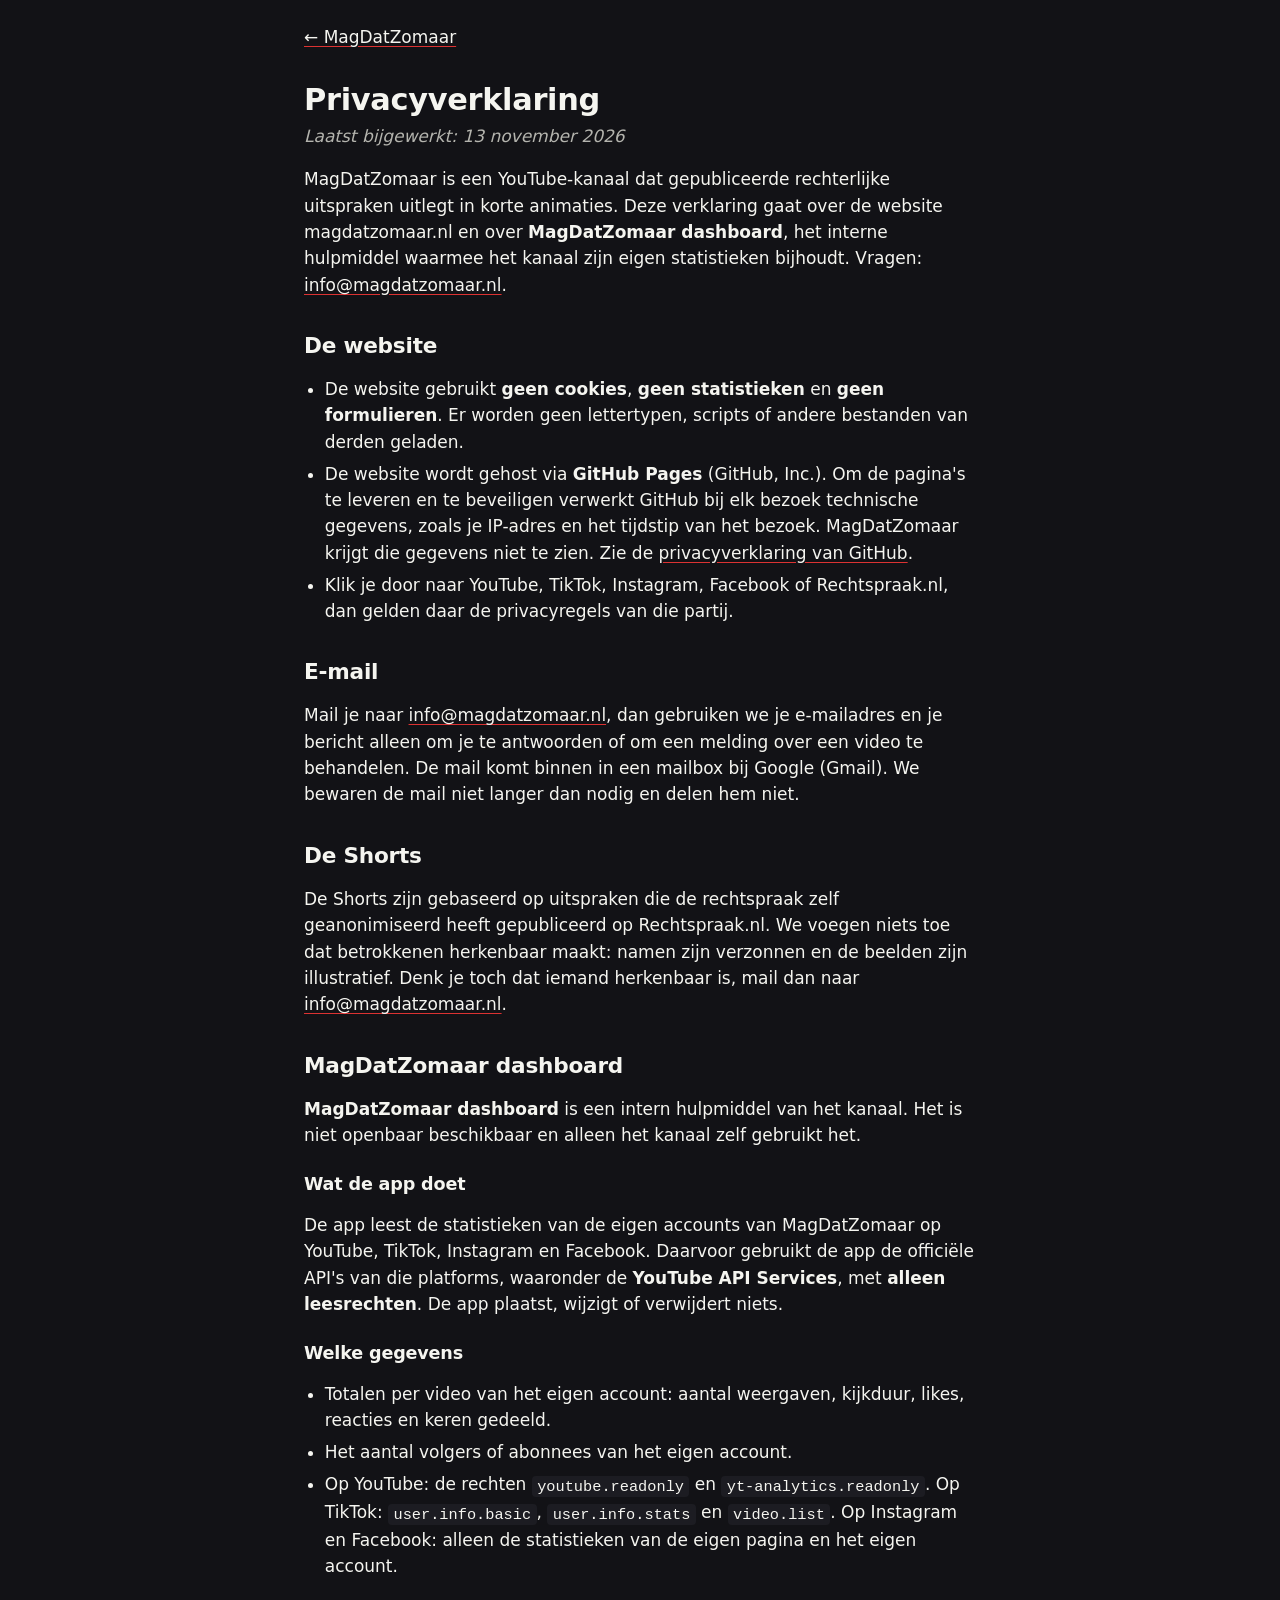
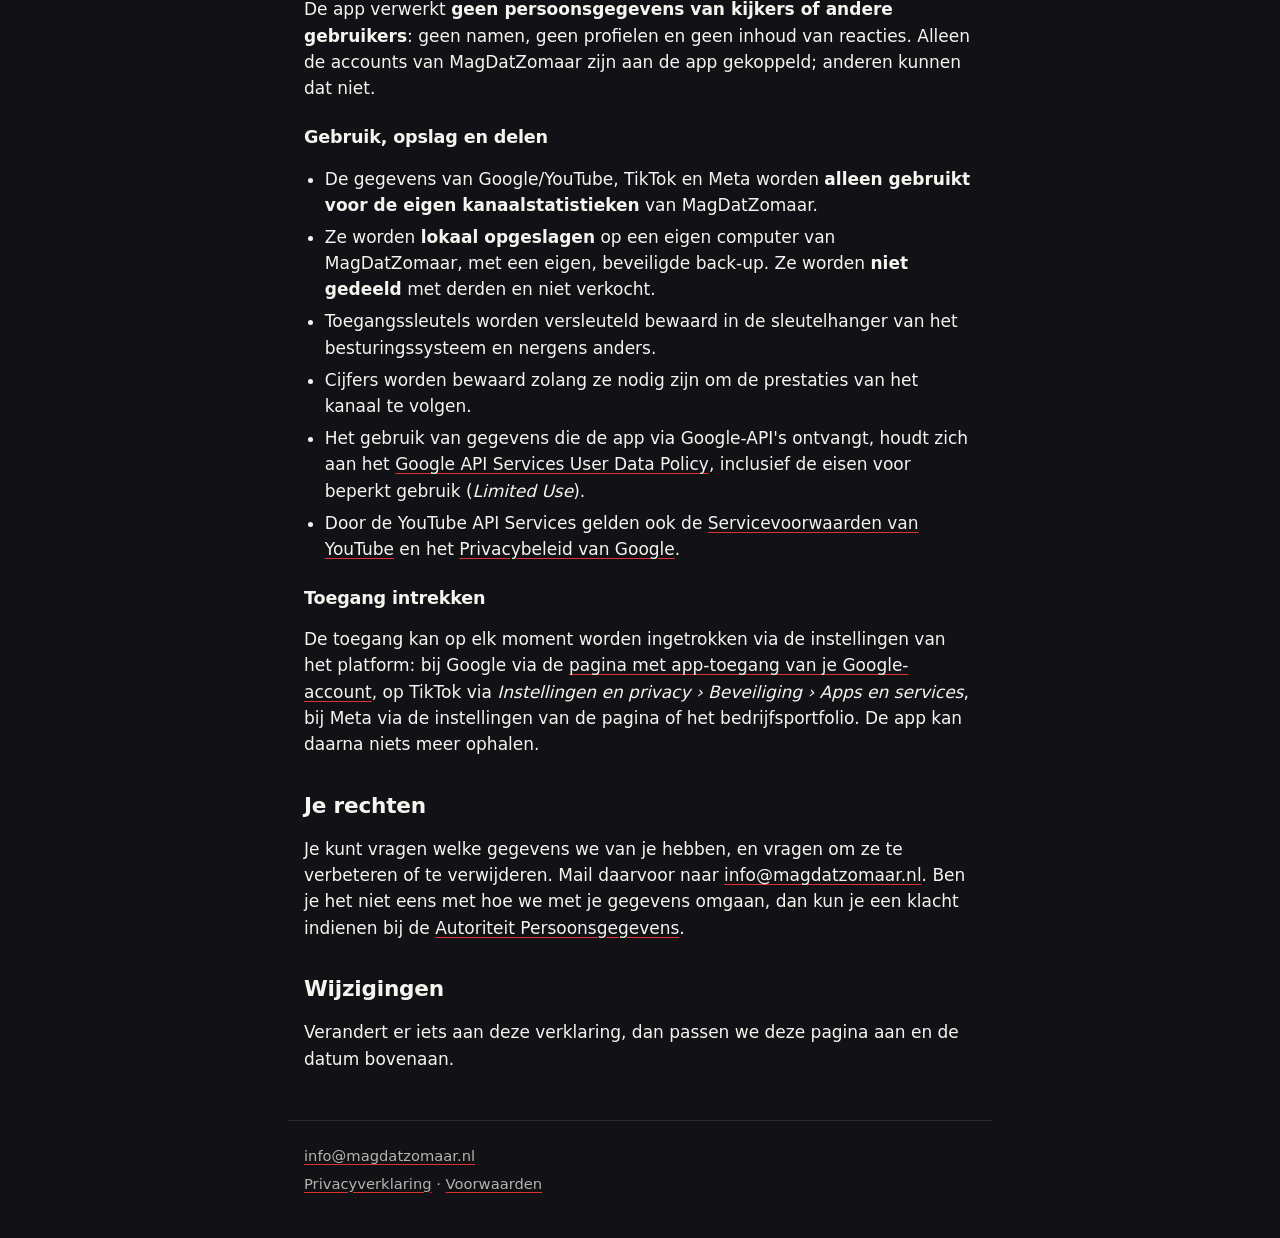
==== privacy.html @ 73113565 "Website magdatzomaar.nl: startpagina, privacyverklaring, voorwaarden en lijst met Shorts" ====
<!doctype html>
<html lang="nl">
<head>
<meta charset="utf-8">
<meta name="viewport" content="width=device-width, initial-scale=1">
<title>Privacyverklaring – MagDatZomaar</title>
<meta name="description" content="Privacyverklaring van MagDatZomaar.">
<meta name="referrer" content="strict-origin-when-cross-origin">
<meta name="theme-color" content="#121216">
<link rel="icon" href="icoon.svg" type="image/svg+xml">
<link rel="apple-touch-icon" href="icoon.png">
<link rel="stylesheet" href="stijl.css">
</head>
<body>
<main class="tekst">
<a class="terug" href="./">← MagDatZomaar</a>
<h1>Privacyverklaring</h1>
<p class="datum"><em>Laatst bijgewerkt: 13 november 2026</em></p>
<p>MagDatZomaar is een YouTube-kanaal dat gepubliceerde rechterlijke uitspraken uitlegt in korte animaties. Deze verklaring gaat over de website magdatzomaar.nl en over <strong>MagDatZomaar dashboard</strong>, het interne hulpmiddel waarmee het kanaal zijn eigen statistieken bijhoudt. Vragen: <a href="mailto:info@magdatzomaar.nl">info@magdatzomaar.nl</a>.</p>
<h2>De website</h2>
<ul><li>De website gebruikt <strong>geen cookies</strong>, <strong>geen statistieken</strong> en <strong>geen formulieren</strong>. Er worden geen lettertypen, scripts of andere bestanden van derden geladen.</li><li>De website wordt gehost via <strong>GitHub Pages</strong> (GitHub, Inc.). Om de pagina&#x27;s te leveren en te beveiligen verwerkt GitHub bij elk bezoek technische gegevens, zoals je IP-adres en het tijdstip van het bezoek. MagDatZomaar krijgt die gegevens niet te zien. Zie de <a href="https://docs.github.com/en/site-policy/privacy-policies/github-general-privacy-statement">privacyverklaring van GitHub</a>.</li><li>Klik je door naar YouTube, TikTok, Instagram, Facebook of Rechtspraak.nl, dan gelden daar de privacyregels van die partij.</li></ul>
<h2>E-mail</h2>
<p>Mail je naar <a href="mailto:info@magdatzomaar.nl">info@magdatzomaar.nl</a>, dan gebruiken we je e-mailadres en je bericht alleen om je te antwoorden of om een melding over een video te behandelen. De mail komt binnen in een mailbox bij Google (Gmail). We bewaren de mail niet langer dan nodig en delen hem niet.</p>
<h2>De Shorts</h2>
<p>De Shorts zijn gebaseerd op uitspraken die de rechtspraak zelf geanonimiseerd heeft gepubliceerd op Rechtspraak.nl. We voegen niets toe dat betrokkenen herkenbaar maakt: namen zijn verzonnen en de beelden zijn illustratief. Denk je toch dat iemand herkenbaar is, mail dan naar <a href="mailto:info@magdatzomaar.nl">info@magdatzomaar.nl</a>.</p>
<h2>MagDatZomaar dashboard</h2>
<p><strong>MagDatZomaar dashboard</strong> is een intern hulpmiddel van het kanaal. Het is niet openbaar beschikbaar en alleen het kanaal zelf gebruikt het.</p>
<h3>Wat de app doet</h3>
<p>De app leest de statistieken van de eigen accounts van MagDatZomaar op YouTube, TikTok, Instagram en Facebook. Daarvoor gebruikt de app de officiële API&#x27;s van die platforms, waaronder de <strong>YouTube API Services</strong>, met <strong>alleen leesrechten</strong>. De app plaatst, wijzigt of verwijdert niets.</p>
<h3>Welke gegevens</h3>
<ul><li>Totalen per video van het eigen account: aantal weergaven, kijkduur, likes, reacties en keren gedeeld.</li><li>Het aantal volgers of abonnees van het eigen account.</li><li>Op YouTube: de rechten <code>youtube.readonly</code> en <code>yt-analytics.readonly</code>. Op TikTok: <code>user.info.basic</code>, <code>user.info.stats</code> en <code>video.list</code>. Op Instagram en Facebook: alleen de statistieken van de eigen pagina en het eigen account.</li></ul>
<p>De app verwerkt <strong>geen persoonsgegevens van kijkers of andere gebruikers</strong>: geen namen, geen profielen en geen inhoud van reacties. Alleen de accounts van MagDatZomaar zijn aan de app gekoppeld; anderen kunnen dat niet.</p>
<h3>Gebruik, opslag en delen</h3>
<ul><li>De gegevens van Google/YouTube, TikTok en Meta worden <strong>alleen gebruikt voor de eigen kanaalstatistieken</strong> van MagDatZomaar.</li><li>Ze worden <strong>lokaal opgeslagen</strong> op een eigen computer van MagDatZomaar, met een eigen, beveiligde back-up. Ze worden <strong>niet gedeeld</strong> met derden en niet verkocht.</li><li>Toegangssleutels worden versleuteld bewaard in de sleutelhanger van het besturingssysteem en nergens anders.</li><li>Cijfers worden bewaard zolang ze nodig zijn om de prestaties van het kanaal te volgen.</li><li>Het gebruik van gegevens die de app via Google-API&#x27;s ontvangt, houdt zich aan het <a href="https://developers.google.com/terms/api-services-user-data-policy">Google API Services User Data Policy</a>, inclusief de eisen voor beperkt gebruik (<em>Limited Use</em>).</li><li>Door de YouTube API Services gelden ook de <a href="https://www.youtube.com/t/terms">Servicevoorwaarden van YouTube</a> en het <a href="https://policies.google.com/privacy">Privacybeleid van Google</a>.</li></ul>
<h3>Toegang intrekken</h3>
<p>De toegang kan op elk moment worden ingetrokken via de instellingen van het platform: bij Google via de <a href="https://myaccount.google.com/connections">pagina met app-toegang van je Google-account</a>, op TikTok via <em>Instellingen en privacy › Beveiliging › Apps en services</em>, bij Meta via de instellingen van de pagina of het bedrijfsportfolio. De app kan daarna niets meer ophalen.</p>
<h2>Je rechten</h2>
<p>Je kunt vragen welke gegevens we van je hebben, en vragen om ze te verbeteren of te verwijderen. Mail daarvoor naar <a href="mailto:info@magdatzomaar.nl">info@magdatzomaar.nl</a>. Ben je het niet eens met hoe we met je gegevens omgaan, dan kun je een klacht indienen bij de <a href="https://autoriteitpersoonsgegevens.nl">Autoriteit Persoonsgegevens</a>.</p>
<h2>Wijzigingen</h2>
<p>Verandert er iets aan deze verklaring, dan passen we deze pagina aan en de datum bovenaan.</p>
</main>
<footer>
<p><a href="mailto:info@magdatzomaar.nl">info@magdatzomaar.nl</a></p>
<p><a href="privacy.html">Privacyverklaring</a> · <a href="voorwaarden.html">Voorwaarden</a></p>
</footer>
</body>
</html>
---- stijl.css ----
/* MagDatZomaar – website. Kleuren volgens plan 8.2; geen externe lettertypen. */
:root {
  --achtergrond: #121216;
  --vlak: #1C1C22;
  --lijn: #2C2C34;
  --tekst: #F5F5F0;
  --zacht: #B4B4AE;
  --rood: #DC3232;
  --geel: #F5C518;
  color-scheme: dark;
}

* { box-sizing: border-box; }

html { -webkit-text-size-adjust: 100%; }

body {
  margin: 0;
  background: var(--achtergrond);
  color: var(--tekst);
  font: 17px/1.55 system-ui, -apple-system, "Segoe UI", Roboto, "Helvetica Neue", Arial, sans-serif;
}

main, footer {
  max-width: 44rem;
  margin: 0 auto;
  padding: 0 16px;
}

a { color: var(--tekst); text-decoration-color: var(--rood); text-underline-offset: 3px; }
a:hover { color: var(--geel); }
a:focus-visible { outline: 2px solid var(--geel); outline-offset: 3px; border-radius: 4px; }

h1, h2, h3 { line-height: 1.2; letter-spacing: -0.01em; }
h1 { font-size: 1.9rem; margin: 2rem 0 0.25rem; }
h2 { font-size: 1.35rem; margin: 2.2rem 0 0.6rem; }
h3 { font-size: 1.1rem; margin: 1.6rem 0 0.4rem; }
code { font-size: 0.9em; background: var(--vlak); padding: 0.1em 0.35em; border-radius: 4px; }
.datum { color: var(--zacht); margin-top: 0; }

/* Startpagina */
.kop { text-align: center; padding: 3rem 0 1rem; }
.kop img { width: 100%; max-width: 30rem; height: auto; }
.kop h1 { position: absolute; left: -9999px; }
.zin { font-size: 1.2rem; text-align: center; margin: 1rem 0 2rem; }

.kanalen { display: grid; gap: 0.75rem; margin: 0 auto 1rem; max-width: 26rem; }
.knop {
  display: flex; justify-content: space-between; align-items: center; gap: 1rem;
  padding: 0.85rem 1.1rem; border: 1px solid var(--lijn); border-radius: 10px;
  background: var(--vlak); text-decoration: none; font-weight: 600;
}
.knop span { color: var(--zacht); font-weight: 400; font-size: 0.92rem; }
.knop.hoofd { background: var(--rood); border-color: var(--rood); font-size: 1.1rem; padding: 1rem 1.2rem; }
.knop.hoofd span { color: var(--tekst); opacity: 0.85; }
.knop:hover { border-color: var(--tekst); color: var(--tekst); }

.shorts { list-style: none; padding: 0; margin: 0; }
.shorts li { padding: 1rem 0; border-top: 1px solid var(--lijn); }
.shorts li:last-child { border-bottom: 1px solid var(--lijn); }
.shorts .titel { font-weight: 600; font-size: 1.05rem; }
.shorts .info { color: var(--zacht); font-size: 0.92rem; margin-top: 0.25rem; overflow-wrap: anywhere; }
.shorts .info a { color: var(--zacht); }
.uitleg { color: var(--zacht); font-size: 0.92rem; }

/* Tekstpagina's */
.terug { display: inline-block; margin-top: 1.5rem; }
.tekst ul, .tekst ol { padding-left: 1.3rem; }
.tekst li { margin: 0.35rem 0; }

footer {
  margin-top: 3rem; padding-top: 1.2rem; padding-bottom: 2.5rem;
  border-top: 1px solid var(--lijn); color: var(--zacht); font-size: 0.92rem;
}
footer a { color: var(--zacht); }
footer p { margin: 0.3rem 0; }
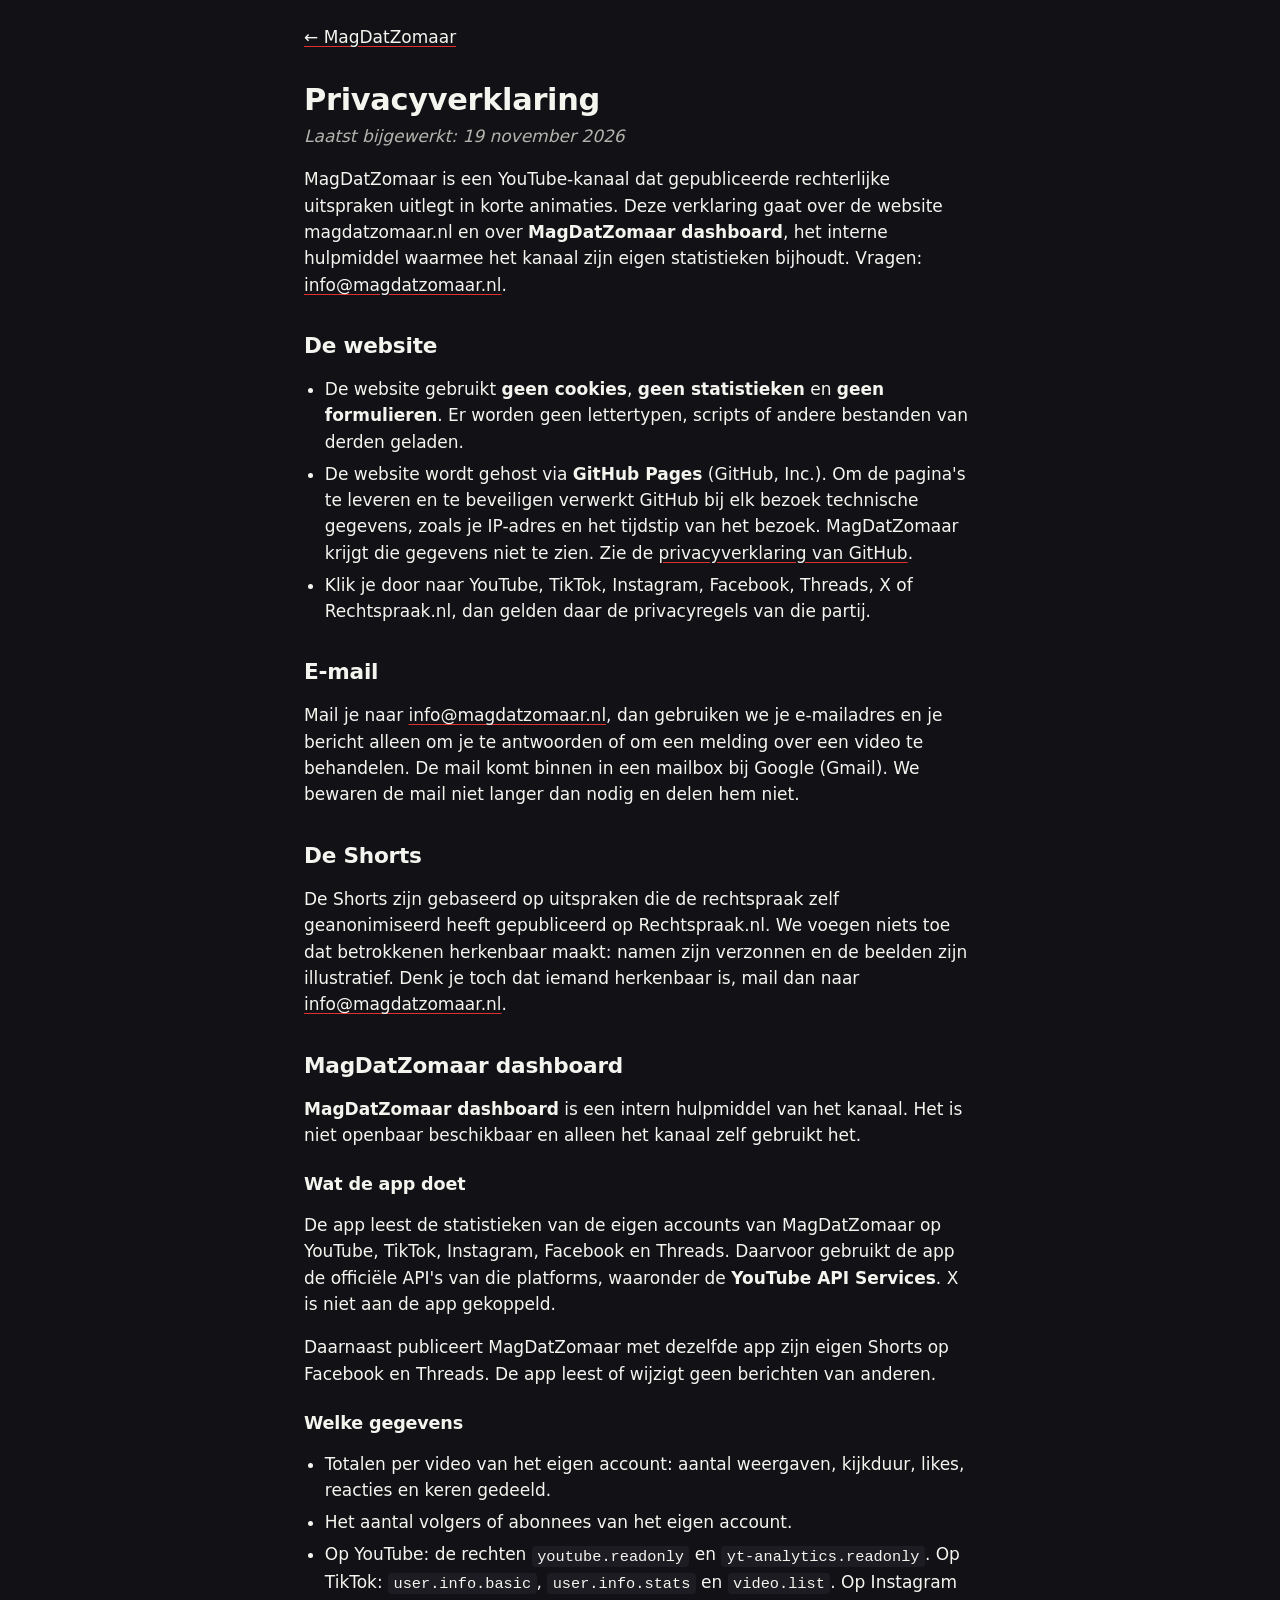
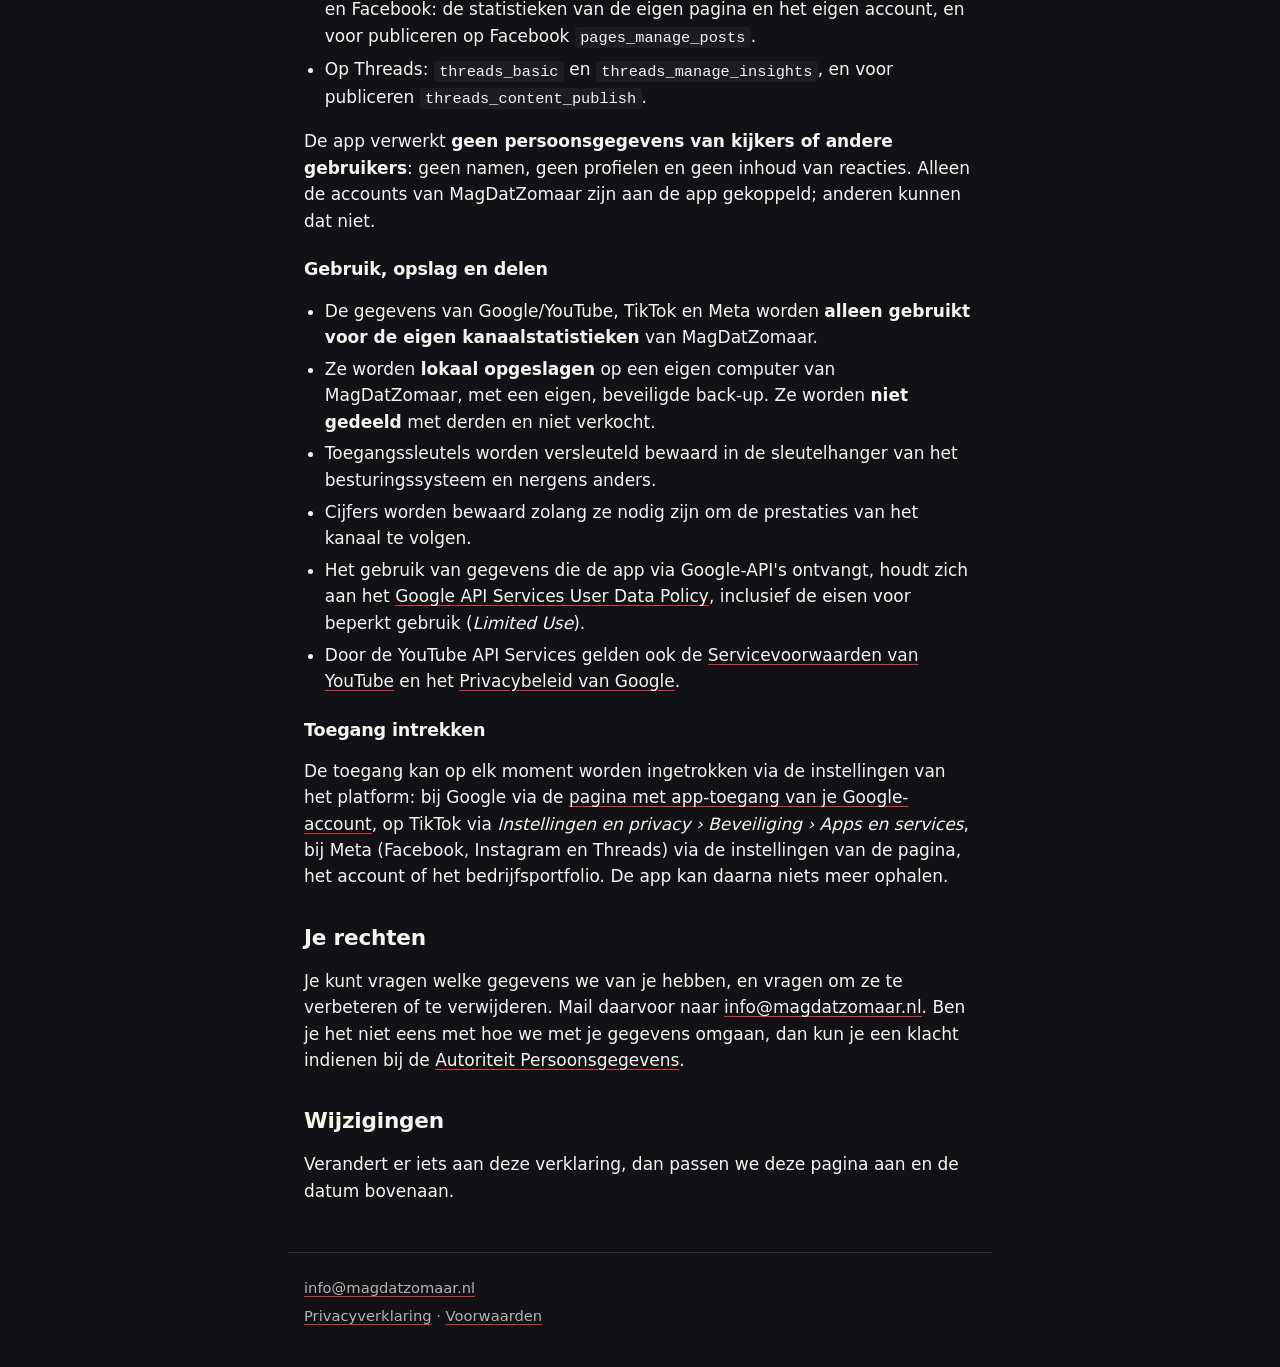
==== commit 03294043: "Website bijgewerkt: privacy.html, voorwaarden.html" ====
--- a/privacy.html
+++ b/privacy.html
@@ -15,10 +15,10 @@
 <main class="tekst">
 <a class="terug" href="./">← MagDatZomaar</a>
 <h1>Privacyverklaring</h1>
-<p class="datum"><em>Laatst bijgewerkt: 13 november 2026</em></p>
+<p class="datum"><em>Laatst bijgewerkt: 19 november 2026</em></p>
 <p>MagDatZomaar is een YouTube-kanaal dat gepubliceerde rechterlijke uitspraken uitlegt in korte animaties. Deze verklaring gaat over de website magdatzomaar.nl en over <strong>MagDatZomaar dashboard</strong>, het interne hulpmiddel waarmee het kanaal zijn eigen statistieken bijhoudt. Vragen: <a href="mailto:info@magdatzomaar.nl">info@magdatzomaar.nl</a>.</p>
 <h2>De website</h2>
-<ul><li>De website gebruikt <strong>geen cookies</strong>, <strong>geen statistieken</strong> en <strong>geen formulieren</strong>. Er worden geen lettertypen, scripts of andere bestanden van derden geladen.</li><li>De website wordt gehost via <strong>GitHub Pages</strong> (GitHub, Inc.). Om de pagina&#x27;s te leveren en te beveiligen verwerkt GitHub bij elk bezoek technische gegevens, zoals je IP-adres en het tijdstip van het bezoek. MagDatZomaar krijgt die gegevens niet te zien. Zie de <a href="https://docs.github.com/en/site-policy/privacy-policies/github-general-privacy-statement">privacyverklaring van GitHub</a>.</li><li>Klik je door naar YouTube, TikTok, Instagram, Facebook of Rechtspraak.nl, dan gelden daar de privacyregels van die partij.</li></ul>
+<ul><li>De website gebruikt <strong>geen cookies</strong>, <strong>geen statistieken</strong> en <strong>geen formulieren</strong>. Er worden geen lettertypen, scripts of andere bestanden van derden geladen.</li><li>De website wordt gehost via <strong>GitHub Pages</strong> (GitHub, Inc.). Om de pagina&#x27;s te leveren en te beveiligen verwerkt GitHub bij elk bezoek technische gegevens, zoals je IP-adres en het tijdstip van het bezoek. MagDatZomaar krijgt die gegevens niet te zien. Zie de <a href="https://docs.github.com/en/site-policy/privacy-policies/github-general-privacy-statement">privacyverklaring van GitHub</a>.</li><li>Klik je door naar YouTube, TikTok, Instagram, Facebook, Threads, X of Rechtspraak.nl, dan gelden daar de privacyregels van die partij.</li></ul>
 <h2>E-mail</h2>
 <p>Mail je naar <a href="mailto:info@magdatzomaar.nl">info@magdatzomaar.nl</a>, dan gebruiken we je e-mailadres en je bericht alleen om je te antwoorden of om een melding over een video te behandelen. De mail komt binnen in een mailbox bij Google (Gmail). We bewaren de mail niet langer dan nodig en delen hem niet.</p>
 <h2>De Shorts</h2>
@@ -26,14 +26,15 @@
 <h2>MagDatZomaar dashboard</h2>
 <p><strong>MagDatZomaar dashboard</strong> is een intern hulpmiddel van het kanaal. Het is niet openbaar beschikbaar en alleen het kanaal zelf gebruikt het.</p>
 <h3>Wat de app doet</h3>
-<p>De app leest de statistieken van de eigen accounts van MagDatZomaar op YouTube, TikTok, Instagram en Facebook. Daarvoor gebruikt de app de officiële API&#x27;s van die platforms, waaronder de <strong>YouTube API Services</strong>, met <strong>alleen leesrechten</strong>. De app plaatst, wijzigt of verwijdert niets.</p>
+<p>De app leest de statistieken van de eigen accounts van MagDatZomaar op YouTube, TikTok, Instagram, Facebook en Threads. Daarvoor gebruikt de app de officiële API&#x27;s van die platforms, waaronder de <strong>YouTube API Services</strong>. X is niet aan de app gekoppeld.</p>
+<p>Daarnaast publiceert MagDatZomaar met dezelfde app zijn eigen Shorts op Facebook en Threads. De app leest of wijzigt geen berichten van anderen.</p>
 <h3>Welke gegevens</h3>
-<ul><li>Totalen per video van het eigen account: aantal weergaven, kijkduur, likes, reacties en keren gedeeld.</li><li>Het aantal volgers of abonnees van het eigen account.</li><li>Op YouTube: de rechten <code>youtube.readonly</code> en <code>yt-analytics.readonly</code>. Op TikTok: <code>user.info.basic</code>, <code>user.info.stats</code> en <code>video.list</code>. Op Instagram en Facebook: alleen de statistieken van de eigen pagina en het eigen account.</li></ul>
+<ul><li>Totalen per video van het eigen account: aantal weergaven, kijkduur, likes, reacties en keren gedeeld.</li><li>Het aantal volgers of abonnees van het eigen account.</li><li>Op YouTube: de rechten <code>youtube.readonly</code> en <code>yt-analytics.readonly</code>. Op TikTok: <code>user.info.basic</code>, <code>user.info.stats</code> en <code>video.list</code>. Op Instagram en Facebook: de statistieken van de eigen pagina en het eigen account, en voor publiceren op Facebook <code>pages_manage_posts</code>.</li><li>Op Threads: <code>threads_basic</code> en <code>threads_manage_insights</code>, en voor publiceren <code>threads_content_publish</code>.</li></ul>
 <p>De app verwerkt <strong>geen persoonsgegevens van kijkers of andere gebruikers</strong>: geen namen, geen profielen en geen inhoud van reacties. Alleen de accounts van MagDatZomaar zijn aan de app gekoppeld; anderen kunnen dat niet.</p>
 <h3>Gebruik, opslag en delen</h3>
 <ul><li>De gegevens van Google/YouTube, TikTok en Meta worden <strong>alleen gebruikt voor de eigen kanaalstatistieken</strong> van MagDatZomaar.</li><li>Ze worden <strong>lokaal opgeslagen</strong> op een eigen computer van MagDatZomaar, met een eigen, beveiligde back-up. Ze worden <strong>niet gedeeld</strong> met derden en niet verkocht.</li><li>Toegangssleutels worden versleuteld bewaard in de sleutelhanger van het besturingssysteem en nergens anders.</li><li>Cijfers worden bewaard zolang ze nodig zijn om de prestaties van het kanaal te volgen.</li><li>Het gebruik van gegevens die de app via Google-API&#x27;s ontvangt, houdt zich aan het <a href="https://developers.google.com/terms/api-services-user-data-policy">Google API Services User Data Policy</a>, inclusief de eisen voor beperkt gebruik (<em>Limited Use</em>).</li><li>Door de YouTube API Services gelden ook de <a href="https://www.youtube.com/t/terms">Servicevoorwaarden van YouTube</a> en het <a href="https://policies.google.com/privacy">Privacybeleid van Google</a>.</li></ul>
 <h3>Toegang intrekken</h3>
-<p>De toegang kan op elk moment worden ingetrokken via de instellingen van het platform: bij Google via de <a href="https://myaccount.google.com/connections">pagina met app-toegang van je Google-account</a>, op TikTok via <em>Instellingen en privacy › Beveiliging › Apps en services</em>, bij Meta via de instellingen van de pagina of het bedrijfsportfolio. De app kan daarna niets meer ophalen.</p>
+<p>De toegang kan op elk moment worden ingetrokken via de instellingen van het platform: bij Google via de <a href="https://myaccount.google.com/connections">pagina met app-toegang van je Google-account</a>, op TikTok via <em>Instellingen en privacy › Beveiliging › Apps en services</em>, bij Meta (Facebook, Instagram en Threads) via de instellingen van de pagina, het account of het bedrijfsportfolio. De app kan daarna niets meer ophalen.</p>
 <h2>Je rechten</h2>
 <p>Je kunt vragen welke gegevens we van je hebben, en vragen om ze te verbeteren of te verwijderen. Mail daarvoor naar <a href="mailto:info@magdatzomaar.nl">info@magdatzomaar.nl</a>. Ben je het niet eens met hoe we met je gegevens omgaan, dan kun je een klacht indienen bij de <a href="https://autoriteitpersoonsgegevens.nl">Autoriteit Persoonsgegevens</a>.</p>
 <h2>Wijzigingen</h2>
--- a/stijl.css
+++ b/stijl.css
@@ -42,7 +42,8 @@
 .kop { text-align: center; padding: 3rem 0 1rem; }
 .kop img { width: 100%; max-width: 30rem; height: auto; }
 .kop h1 { position: absolute; left: -9999px; }
-.zin { font-size: 1.2rem; text-align: center; margin: 1rem 0 2rem; }
+.zin { font-size: 1.2rem; text-align: center; margin: 1rem 0 0.5rem; }
+.uitnodiging { color: var(--zacht); text-align: center; max-width: 30rem; margin: 0 auto 2rem; }
 
 .kanalen { display: grid; gap: 0.75rem; margin: 0 auto 1rem; max-width: 26rem; }
 .knop {
@@ -50,13 +51,18 @@
   padding: 0.85rem 1.1rem; border: 1px solid var(--lijn); border-radius: 10px;
   background: var(--vlak); text-decoration: none; font-weight: 600;
 }
-.knop span { color: var(--zacht); font-weight: 400; font-size: 0.92rem; }
+.knop .naam { display: flex; align-items: center; gap: 0.7rem; }
+.knop .logo { width: 22px; height: 22px; flex: none; }
+.knop .handle { color: var(--zacht); font-weight: 400; font-size: 0.92rem; }
 .knop.hoofd { background: var(--rood); border-color: var(--rood); font-size: 1.1rem; padding: 1rem 1.2rem; }
-.knop.hoofd span { color: var(--tekst); opacity: 0.85; }
+.knop.hoofd .handle { color: var(--tekst); opacity: 0.85; }
 .knop:hover { border-color: var(--tekst); color: var(--tekst); }
 
 .shorts { list-style: none; padding: 0; margin: 0; }
-.shorts li { padding: 1rem 0; border-top: 1px solid var(--lijn); }
+.shorts li { padding: 1rem 0; border-top: 1px solid var(--lijn); display: flex; gap: 1rem; align-items: center; }
+.shorts li > div { min-width: 0; }
+.shorts .thumb { flex: none; display: block; line-height: 0; }
+.shorts .thumb img { width: 72px; height: 128px; object-fit: cover; border-radius: 6px; border: 1px solid var(--lijn); }
 .shorts li:last-child { border-bottom: 1px solid var(--lijn); }
 .shorts .titel { font-weight: 600; font-size: 1.05rem; }
 .shorts .info { color: var(--zacht); font-size: 0.92rem; margin-top: 0.25rem; overflow-wrap: anywhere; }
